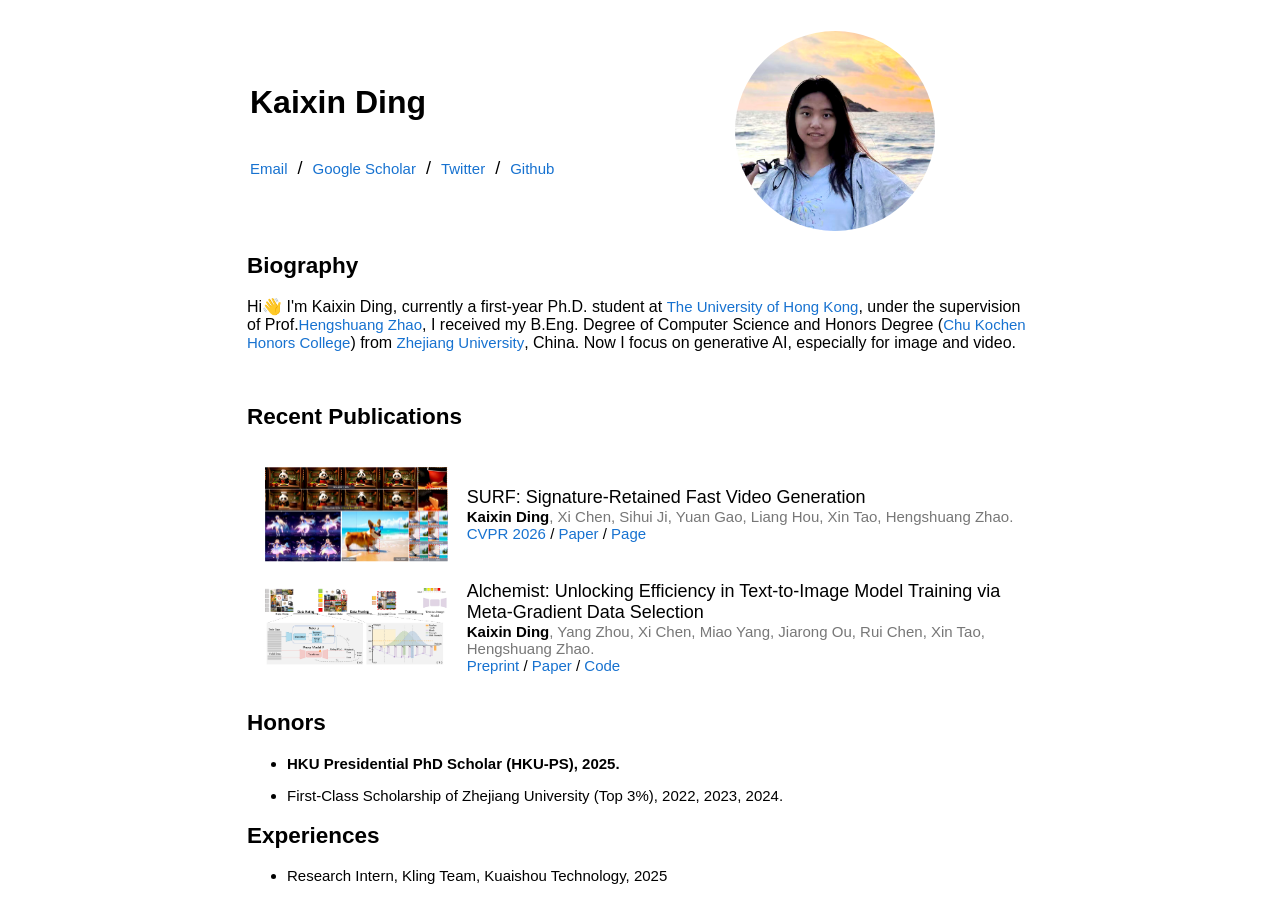
==== index.html @ 2a0335e6 "personal page 26.02.24" ====
<html>
    <head>
        <link rel="stylesheet" href="font.css">
        <title>Kaixin Ding</title>
</head>
    <body><table border=0 width=800px align=center><tr><td>
    
        <td valign="top">

        <br>
        <table style="font-size: 11pt;" border=0 width=100%>
            <tr>
                <td>
                    <font face="helvetica, ariel, 'sans serif'" size="6"> 
                        <b>Kaixin Ding</b><br><br>
                    </font>
                    <font face="helvetica, ariel, 'sans serif'" size="4"> 
                        <a href="mailto:kxding@connect.hku.hk">Email</a> &nbsp/&nbsp
                        <a href="https://github.com/kxding">Google Scholar</a> &nbsp/&nbsp
                        <a href="https://github.com/kxding">Twitter</a> &nbsp/&nbsp
                        <a href="https://github.com/kxding"> Github </a> 
                    </font>
                </td>
                <td width="35%" align="right" style="padding-right: 100px;">
                    <img src="image/kaixinding.jpg"
                         width="200"
                         height="200"
                         style="border-radius: 50%; object-fit: cover;"
                         border="0">
                </td>
            </tr>
        </table> 

        
        <font face="helvetica, ariel, 'sans serif'"> 
        <h2>Biography</h2>
        
        <p style="font-size: 12pt;">
            Hi👋 I'm Kaixin Ding, currently a first-year Ph.D. student at <a href="https://www.hku.hk/" target="_blank" rel="noopener">The University of Hong Kong</a>, under the supervision of Prof.<a href="https://hszhao.github.io/" target="_blank" rel="noopener">Hengshuang Zhao</a>, 
            I received my B.Eng. Degree of Computer Science and Honors Degree (<a href="http://ckc.zju.edu.cn/ckcen/" target="_blank" rel="noopener">Chu Kochen Honors College</a>) from <a href="https://www.zju.edu.cn/english/" target="_blank" rel="noopener">Zhejiang University</a>, China.
            Now I focus on generative AI, especially for image and video.
        </p>
        <br>

        <h2>Recent Publications </h2>
        <font face="helvetica, ariel, 'sans serif'">
            <table cellspacing="17">
                
                <tr>
                    <td width="25%">
                        <img width=100% height=auto src="image/SURF/pipeline.png" border="0">
                            </td>
                    <td>
                    <div class="title"> SURF: Signature-Retained Fast Video Generation</div>
                    <div class="authors">
                        <span class="author cy">Kaixin Ding</span>,
                        <a href="https://xavierchen34.github.io/">Xi Chen</a>, 
                        <a href="https://andysonys.github.io/">Sihui Ji</a>, 
                        <a href="https://www.xtao.website/">Yuan Gao</a>, 
                        <a href="https://www.xtao.website/">Liang Hou</a>, 
                        <a href="https://www.xtao.website/">Xin Tao</a>, 
                        <a href="https://hszhao.github.io/">Hengshuang Zhao</a>.
                    </div>
                    <div>
                        <span class="tag"> CVPR 2026 </span> /
                        <span class="tag"> <a href="https://github.com/kxding/SURF">Paper</a> </span> /
                        <span class="tag"> <a href="https://kxding.github.io/project/SURF/">Page</a> </span>
                    </div>
                    </td>
                </tr>

                <tr>
                    <td width="25%">
                        <img width=100% height=auto src="image/Alchemist/pipeline.png" border="0">
                            </td>
                    <td>
                    <div class="title"> Alchemist: Unlocking Efficiency in Text-to-Image Model Training via Meta-Gradient Data Selection</div>
                    <div class="authors">
                        <span class="author cy">Kaixin Ding</span>,
                        <a href="https://xavierchen34.github.io/">Yang Zhou</a>, 
                        <a href="https://xavierchen34.github.io/">Xi Chen</a>, 
                        <a href="https://www.xtao.website/">Miao Yang</a>, 
                        <a href="https://www.xtao.website/">Jiarong Ou</a>, 
                        <a href="https://www.xtao.website/">Rui Chen</a>, 
                        <a href="https://www.xtao.website/">Xin Tao</a>, 
                        <a href="https://hszhao.github.io/">Hengshuang Zhao</a>.
                    </div>
                    <div>
                        <span class="tag"> Preprint </span> /
                        <span class="tag"> <a href="https://arxiv.org/pdf/2512.16905">Paper</a> </span> /
                        <span class="tag"> <a href="https://github.com/KlingAIResearch/Alchemist">Code</a> </span>
                    </div>
                    </td>
                </tr>
            </table>
        </font>
        
        <h2>Honors</h2>
        <font face="helvetica, ariel, 'sans serif'">   
        <ul>
        <li> <strong>HKU Presidential PhD Scholar (HKU-PS), 2025. </strong></li>
        </ul>
        <ul>
        <li> First-Class Scholarship of Zhejiang University (Top 3%), 2022, 2023, 2024. </li>
        </ul> 

        <h2>Experiences</h2>
        <font face="helvetica, ariel, 'sans serif'">
        <ul>
        <li>Research Intern, Kling Team, Kuaishou Technology, 2025</li>
        </ul> 

        <!-- <br>
        <h2>Misc</h2>
        <font face="helvetica, ariel, 'sans serif'"> 
        <ul>
        <li><strong>Reviewers:</strong> CVPR 2025, ICCV 2025, Pattern Recognition</li>
        </ul> 
        <ul>
        <li><strong>Teaching Assistant:</strong> Computer Programming</li>
        </ul>
        <ul>
        <li><strong>Invited talks:</strong> GAMES Webinar; SIGGRAGH 2025 oral presentation. </li>
        </ul>
        </font>
        </body> -->
</html>
---- font.css ----
a {
                  color: #1772d0;
                  text-decoration: none;
                }


                a:focus,
                a:hover {
                  color: #f09228;
                  text-decoration: none;
                }

                body,
                td,
                th,
                tr,
                p,
                a {
                  font-family: 'Lato', Verdana, Helvetica, sans-serif;
                  font-size: 15px
                }

                strong {
                  font-family: 'Lato', Verdana, Helvetica, sans-serif;
                  font-size: 15px;
                }
                heading {
                  font-family: 'Lato', Verdana, Helvetica, sans-serif;
                  font-size: 23px;
                }

                papertitle {
                  color: #000000;
                  font-family: 'Lato', Verdana, Helvetica, sans-serif;
                  font-size: 18px;
                }

                author {
                  color: #000000;
                  font-family: 'Lato', Verdana, Helvetica, sans-serif;
                  font-size: 15px;
                  /* font-weight: bold;  */
                }

                name {
                  font-family: 'Lato', Verdana, Helvetica, sans-serif;
                  font-size: 33px;
                }

                .one {
                  width: 160px;
                  height: 160px;
                  position: relative;
                }

                .two {
                  width: 160px;
                  height: 160px;
                  position: absolute;
                  transition: opacity .2s ease-in-out;
                  -moz-transition: opacity .2s ease-in-out;
                  -webkit-transition: opacity .2s ease-in-out;
                }

                .fade {
                  transition: opacity .2s ease-in-out;
                  -moz-transition: opacity .2s ease-in-out;
                  -webkit-transition: opacity .2s ease-in-out;
                }

                span.highlight {
                  background-color: #ffffd0;
                }


div.title{color:#000000;font-size:18px}
span.venue{color:#1772d0;font-size:15px}
span.tag{color:#1772d0;font-size: 15px}

div.authors a:link,
div.authors a:visited{color:#777777;text-decoration:None}
div.authors a:hover{color:#f09228;text-decoration:None}
div.authors{font-size:100%;color:#777777;}
span.cy{color:#000000;font-size: 15px; font-weight: bold;}
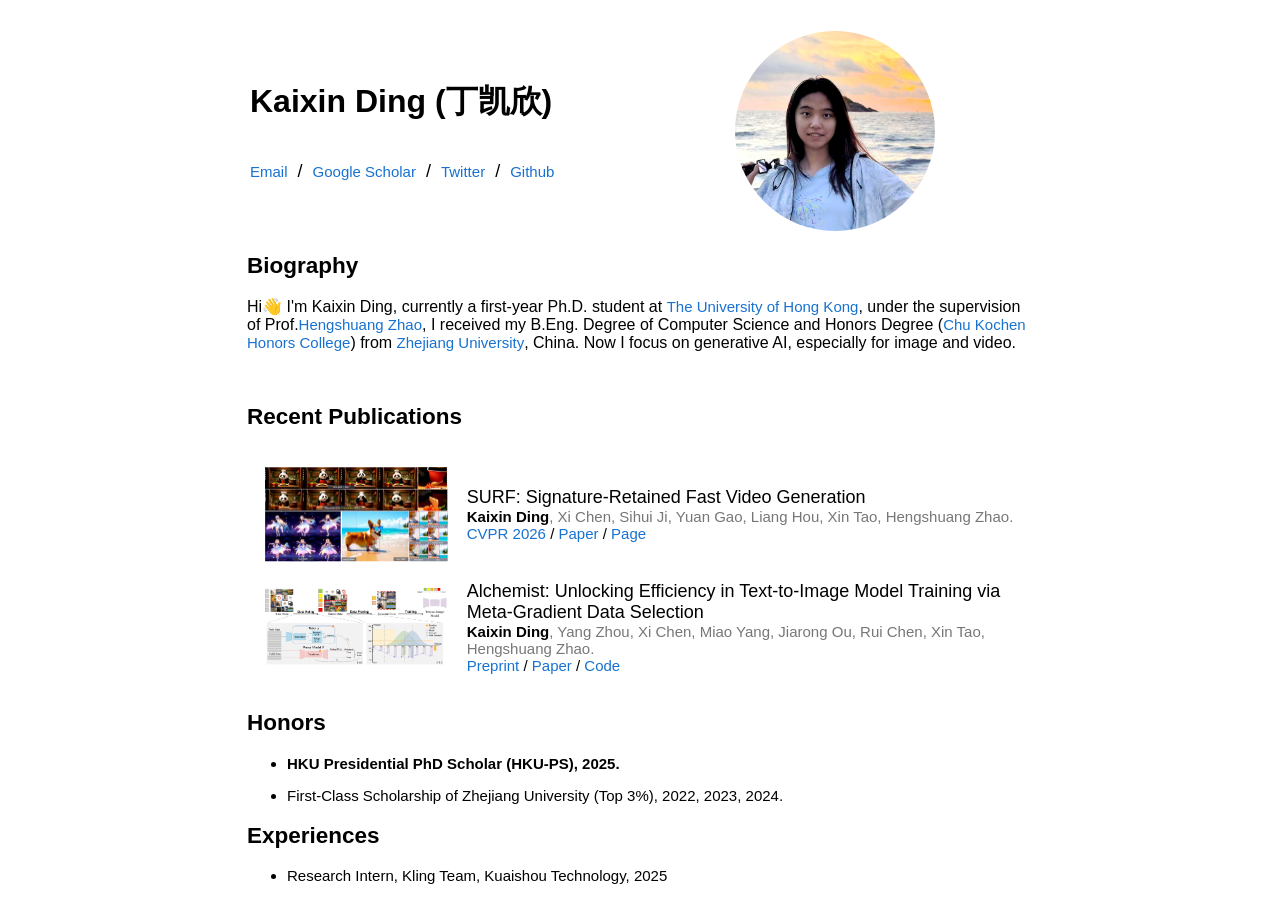
==== commit 742b203d: "personal page 26.02.24" ====
--- a/index.html
+++ b/index.html
@@ -12,7 +12,7 @@
             <tr>
                 <td>
                     <font face="helvetica, ariel, 'sans serif'" size="6"> 
-                        <b>Kaixin Ding</b><br><br>
+                        <b>Kaixin Ding (丁凯欣)</b><br><br>
                     </font>
                     <font face="helvetica, ariel, 'sans serif'" size="4"> 
                         <a href="mailto:kxding@connect.hku.hk">Email</a> &nbsp/&nbsp
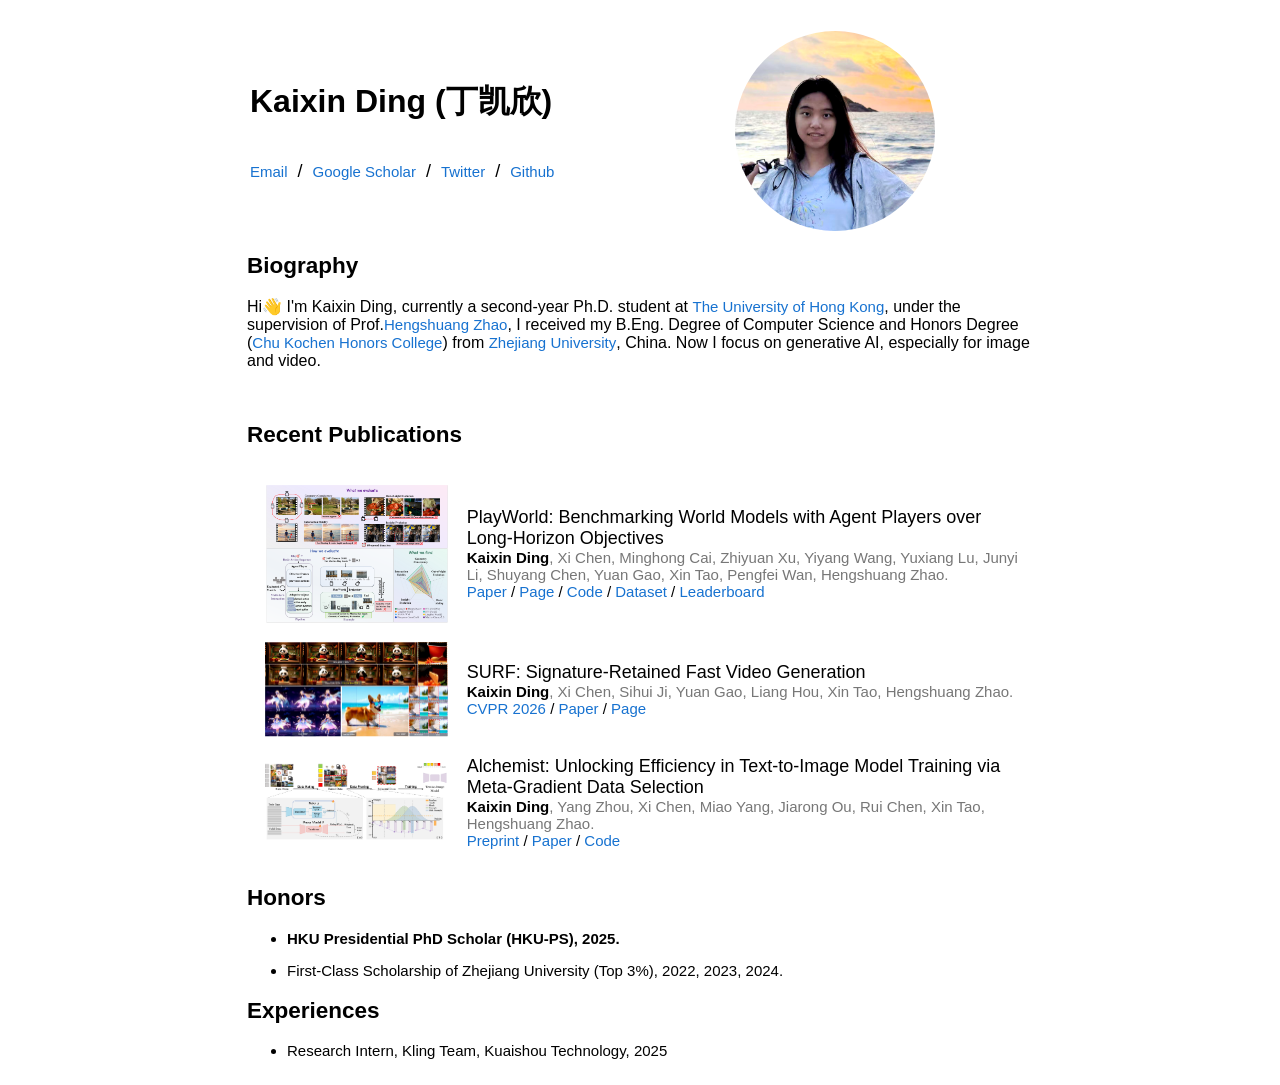
==== commit 4c981703: "Update homepage with PlayWorld publication" ====
--- a/index.html
+++ b/index.html
@@ -16,7 +16,7 @@
                     </font>
                     <font face="helvetica, ariel, 'sans serif'" size="4"> 
                         <a href="mailto:kxding@connect.hku.hk">Email</a> &nbsp/&nbsp
-                        <a href="https://github.com/kxding">Google Scholar</a> &nbsp/&nbsp
+                        <a href="https://scholar.google.com/citations?hl=zh-CN&user=5lKPmzYAAAAJ">Google Scholar</a> &nbsp/&nbsp
                         <a href="https://github.com/kxding">Twitter</a> &nbsp/&nbsp
                         <a href="https://github.com/kxding"> Github </a> 
                     </font>
@@ -36,7 +36,7 @@
         <h2>Biography</h2>
         
         <p style="font-size: 12pt;">
-            Hi👋 I'm Kaixin Ding, currently a first-year Ph.D. student at <a href="https://www.hku.hk/" target="_blank" rel="noopener">The University of Hong Kong</a>, under the supervision of Prof.<a href="https://hszhao.github.io/" target="_blank" rel="noopener">Hengshuang Zhao</a>, 
+            Hi👋 I'm Kaixin Ding, currently a second-year Ph.D. student at <a href="https://www.hku.hk/" target="_blank" rel="noopener">The University of Hong Kong</a>, under the supervision of Prof.<a href="https://hszhao.github.io/" target="_blank" rel="noopener">Hengshuang Zhao</a>,
             I received my B.Eng. Degree of Computer Science and Honors Degree (<a href="http://ckc.zju.edu.cn/ckcen/" target="_blank" rel="noopener">Chu Kochen Honors College</a>) from <a href="https://www.zju.edu.cn/english/" target="_blank" rel="noopener">Zhejiang University</a>, China.
             Now I focus on generative AI, especially for image and video.
         </p>
@@ -48,6 +48,36 @@
                 
                 <tr>
                     <td width="25%">
+                        <img width=100% height=auto src="image/PlayWorld/teaser.png" border="0">
+                            </td>
+                    <td>
+                    <div class="title"> PlayWorld: Benchmarking World Models with Agent Players over Long-Horizon Objectives</div>
+                    <div class="authors">
+                        <span class="author cy">Kaixin Ding</span>,
+                        <a href="https://xavierchen34.github.io/">Xi Chen</a>,
+                        Minghong Cai,
+                        Zhiyuan Xu,
+                        Yiyang Wang,
+                        Yuxiang Lu,
+                        Junyi Li,
+                        Shuyang Chen,
+                        Yuan Gao,
+                        <a href="https://www.xtao.website/">Xin Tao</a>,
+                        Pengfei Wan,
+                        <a href="https://hszhao.github.io/">Hengshuang Zhao</a>.
+                    </div>
+                    <div>
+                        <span class="tag"> <a href="https://arxiv.org/pdf/2608.13552">Paper</a> </span> /
+                        <span class="tag"> <a href="https://kxding.github.io/project/PlayWorld/">Page</a> </span> /
+                        <span class="tag"> <a href="https://github.com/kxding/PlayWorld">Code</a> </span> /
+                        <span class="tag"> <a href="https://huggingface.co/datasets/jocelynd/playworld-bench">Dataset</a> </span> /
+                        <span class="tag"> <a href="https://huggingface.co/spaces/jocelynd/PlayWorld-Leaderboard">Leaderboard</a> </span>
+                    </div>
+                    </td>
+                </tr>
+
+                <tr>
+                    <td width="25%">
                         <img width=100% height=auto src="image/SURF/pipeline.png" border="0">
                             </td>
                     <td>
@@ -55,15 +85,15 @@
                     <div class="authors">
                         <span class="author cy">Kaixin Ding</span>,
                         <a href="https://xavierchen34.github.io/">Xi Chen</a>, 
-                        <a href="https://andysonys.github.io/">Sihui Ji</a>, 
-                        <a href="https://www.xtao.website/">Yuan Gao</a>, 
-                        <a href="https://www.xtao.website/">Liang Hou</a>, 
+                        Sihui Ji,
+                        Yuan Gao,
+                        Liang Hou,
                         <a href="https://www.xtao.website/">Xin Tao</a>, 
                         <a href="https://hszhao.github.io/">Hengshuang Zhao</a>.
                     </div>
                     <div>
                         <span class="tag"> CVPR 2026 </span> /
-                        <span class="tag"> <a href="https://github.com/kxding/SURF">Paper</a> </span> /
+                        <span class="tag"> <a href="https://arxiv.org/abs/2603.21002">Paper</a> </span> /
                         <span class="tag"> <a href="https://kxding.github.io/project/SURF/">Page</a> </span>
                     </div>
                     </td>
@@ -77,11 +107,11 @@
                     <div class="title"> Alchemist: Unlocking Efficiency in Text-to-Image Model Training via Meta-Gradient Data Selection</div>
                     <div class="authors">
                         <span class="author cy">Kaixin Ding</span>,
-                        <a href="https://xavierchen34.github.io/">Yang Zhou</a>, 
+                        Yang Zhou,
                         <a href="https://xavierchen34.github.io/">Xi Chen</a>, 
-                        <a href="https://www.xtao.website/">Miao Yang</a>, 
-                        <a href="https://www.xtao.website/">Jiarong Ou</a>, 
-                        <a href="https://www.xtao.website/">Rui Chen</a>, 
+                        Miao Yang,
+                        Jiarong Ou,
+                        Rui Chen,
                         <a href="https://www.xtao.website/">Xin Tao</a>, 
                         <a href="https://hszhao.github.io/">Hengshuang Zhao</a>.
                     </div>
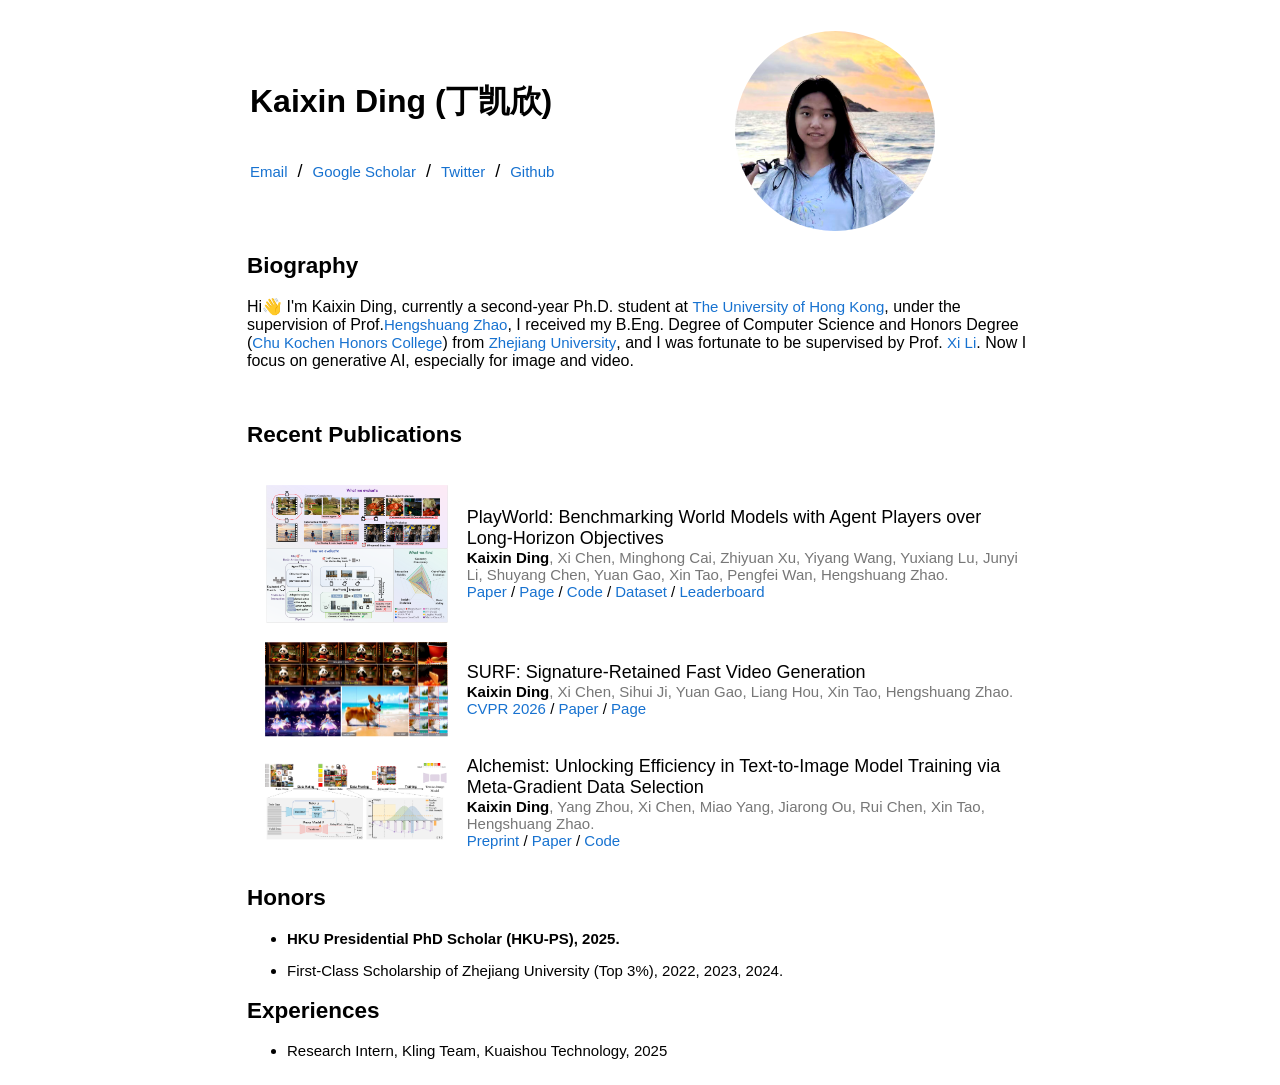
==== commit 76c20b07: "Add undergraduate advisor to biography" ====
--- a/index.html
+++ b/index.html
@@ -37,7 +37,7 @@
         
         <p style="font-size: 12pt;">
             Hi👋 I'm Kaixin Ding, currently a second-year Ph.D. student at <a href="https://www.hku.hk/" target="_blank" rel="noopener">The University of Hong Kong</a>, under the supervision of Prof.<a href="https://hszhao.github.io/" target="_blank" rel="noopener">Hengshuang Zhao</a>,
-            I received my B.Eng. Degree of Computer Science and Honors Degree (<a href="http://ckc.zju.edu.cn/ckcen/" target="_blank" rel="noopener">Chu Kochen Honors College</a>) from <a href="https://www.zju.edu.cn/english/" target="_blank" rel="noopener">Zhejiang University</a>, China.
+            I received my B.Eng. Degree of Computer Science and Honors Degree (<a href="http://ckc.zju.edu.cn/ckcen/" target="_blank" rel="noopener">Chu Kochen Honors College</a>) from <a href="https://www.zju.edu.cn/english/" target="_blank" rel="noopener">Zhejiang University</a>, and I was fortunate to be supervised by Prof. <a href="https://scholar.google.com/citations?user=TYNPJQMAAAAJ&amp;hl=en" target="_blank" rel="noopener">Xi Li</a>.
             Now I focus on generative AI, especially for image and video.
         </p>
         <br>
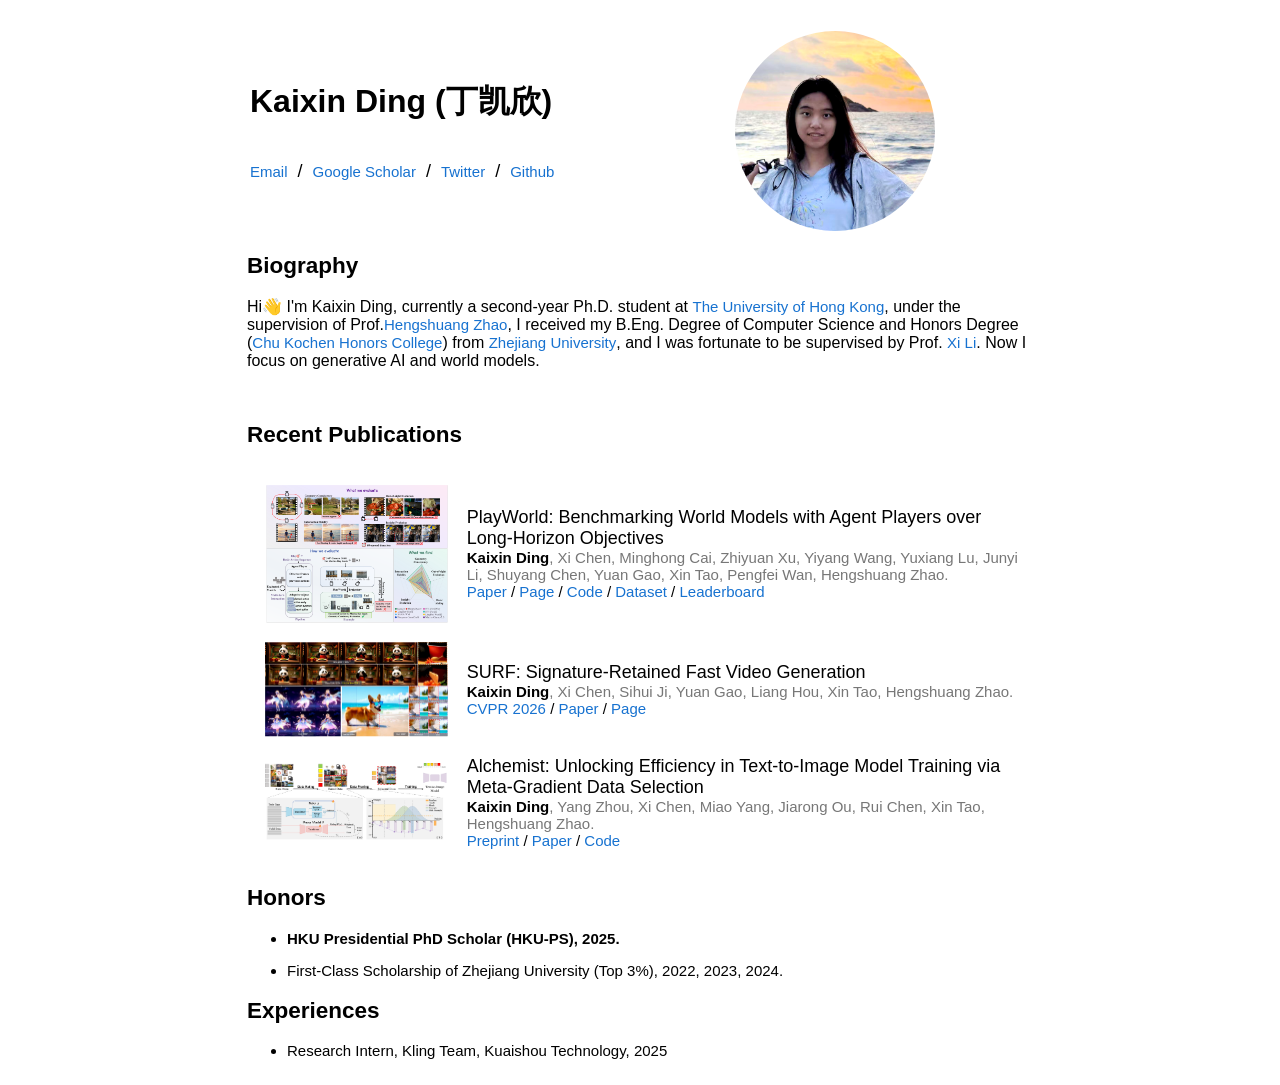
==== commit 3dee79b0: "Update research interests" ====
--- a/index.html
+++ b/index.html
@@ -38,7 +38,7 @@
         <p style="font-size: 12pt;">
             Hi👋 I'm Kaixin Ding, currently a second-year Ph.D. student at <a href="https://www.hku.hk/" target="_blank" rel="noopener">The University of Hong Kong</a>, under the supervision of Prof.<a href="https://hszhao.github.io/" target="_blank" rel="noopener">Hengshuang Zhao</a>,
             I received my B.Eng. Degree of Computer Science and Honors Degree (<a href="http://ckc.zju.edu.cn/ckcen/" target="_blank" rel="noopener">Chu Kochen Honors College</a>) from <a href="https://www.zju.edu.cn/english/" target="_blank" rel="noopener">Zhejiang University</a>, and I was fortunate to be supervised by Prof. <a href="https://scholar.google.com/citations?user=TYNPJQMAAAAJ&amp;hl=en" target="_blank" rel="noopener">Xi Li</a>.
-            Now I focus on generative AI, especially for image and video.
+            Now I focus on generative AI and world models.
         </p>
         <br>
 
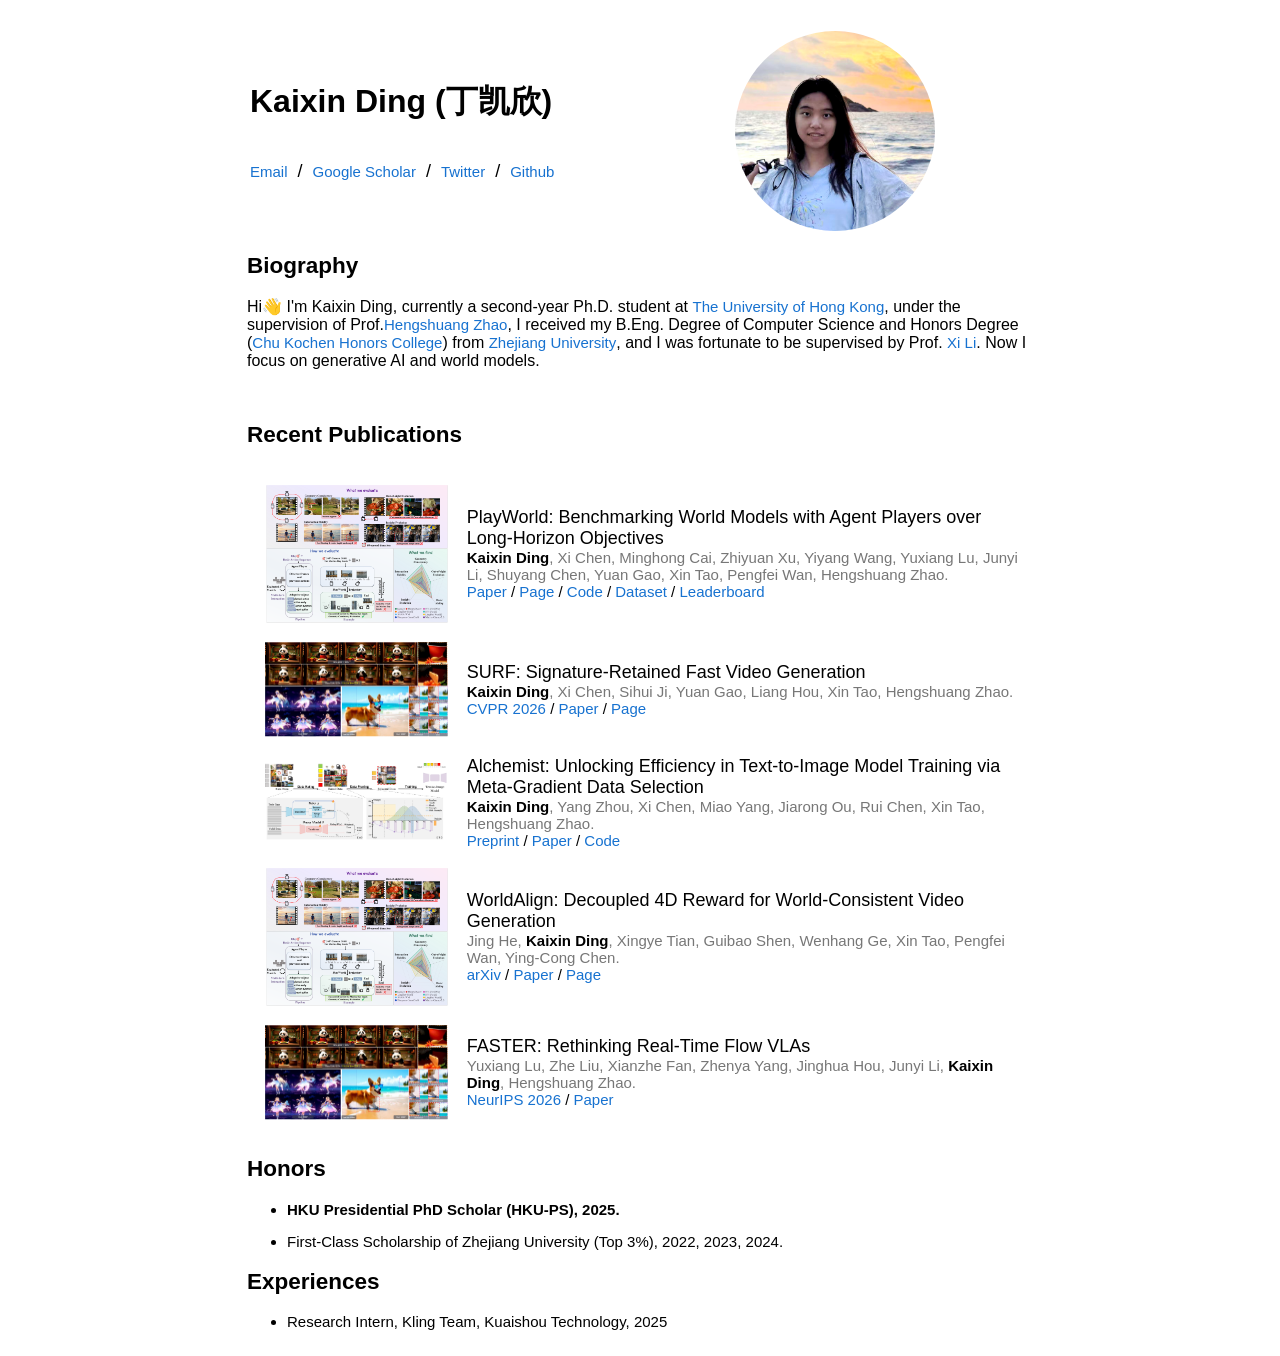
==== commit 692acfb9: "Add new research entries to index.html" ====
--- a/index.html
+++ b/index.html
@@ -122,6 +122,53 @@
                     </div>
                     </td>
                 </tr>
+
+                <tr>
+                    <td width="25%">
+                        <img width=100% height=auto src="image/PlayWorld/teaser.png" border="0">
+                            </td>
+                    <td>
+                    <div class="title"> WorldAlign: Decoupled 4D Reward for World-Consistent Video Generation</div>
+                    <div class="authors">
+                        Jing He,
+                        <span class="author cy">Kaixin Ding</span>,
+                        Xingye Tian,
+                        Guibao Shen,
+                        Wenhang Ge,
+                        <a href="https://www.xtao.website/">Xin Tao</a>,
+                        Pengfei Wan,
+                        Ying-Cong Chen.
+                    </div>
+                    <div>
+                        <span class="tag"> arXiv </span> /
+                        <span class="tag"> <a href="https://arxiv.org/abs/2610.12382">Paper</a> </span> /
+                        <span class="tag"> <a href="https://worldalign.github.io/">Page</a> </span>
+                    </div>
+                    </td>
+                </tr>
+
+                <tr>
+                    <td width="25%">
+                        <img width=100% height=auto src="image/SURF/pipeline.png" border="0">
+                            </td>
+                    <td>
+                    <div class="title"> FASTER: Rethinking Real-Time Flow VLAs</div>
+                    <div class="authors">
+                        Yuxiang Lu,
+                        Zhe Liu,
+                        Xianzhe Fan,
+                        Zhenya Yang,
+                        Jinghua Hou,
+                        Junyi Li,
+                        <span class="author cy">Kaixin Ding</span>,
+                        <a href="https://hszhao.github.io/">Hengshuang Zhao</a>.
+                    </div>
+                    <div>
+                        <span class="tag"> NeurIPS 2026 </span> /
+                        <span class="tag"> <a href="https://arxiv.org/abs/2603.19199">Paper</a> </span>
+                    </div>
+                    </td>
+                </tr>
             </table>
         </font>
         
